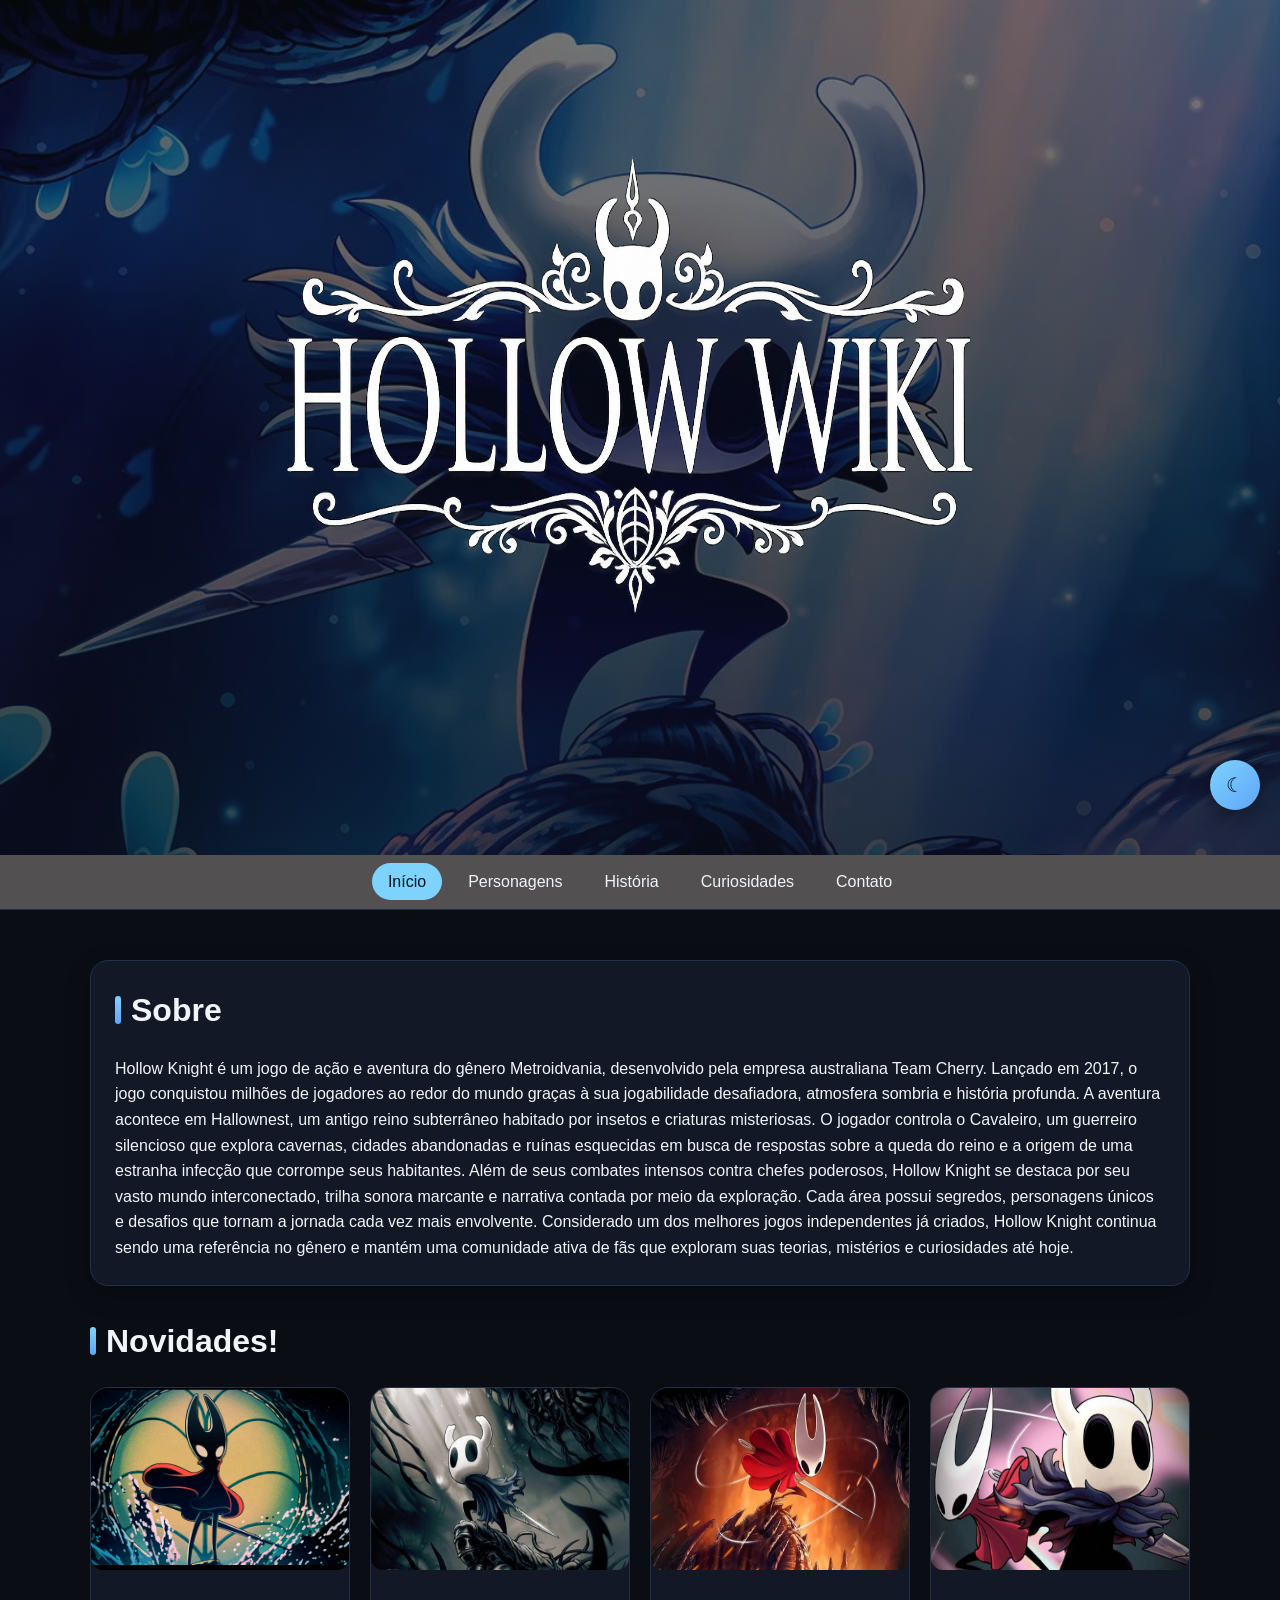
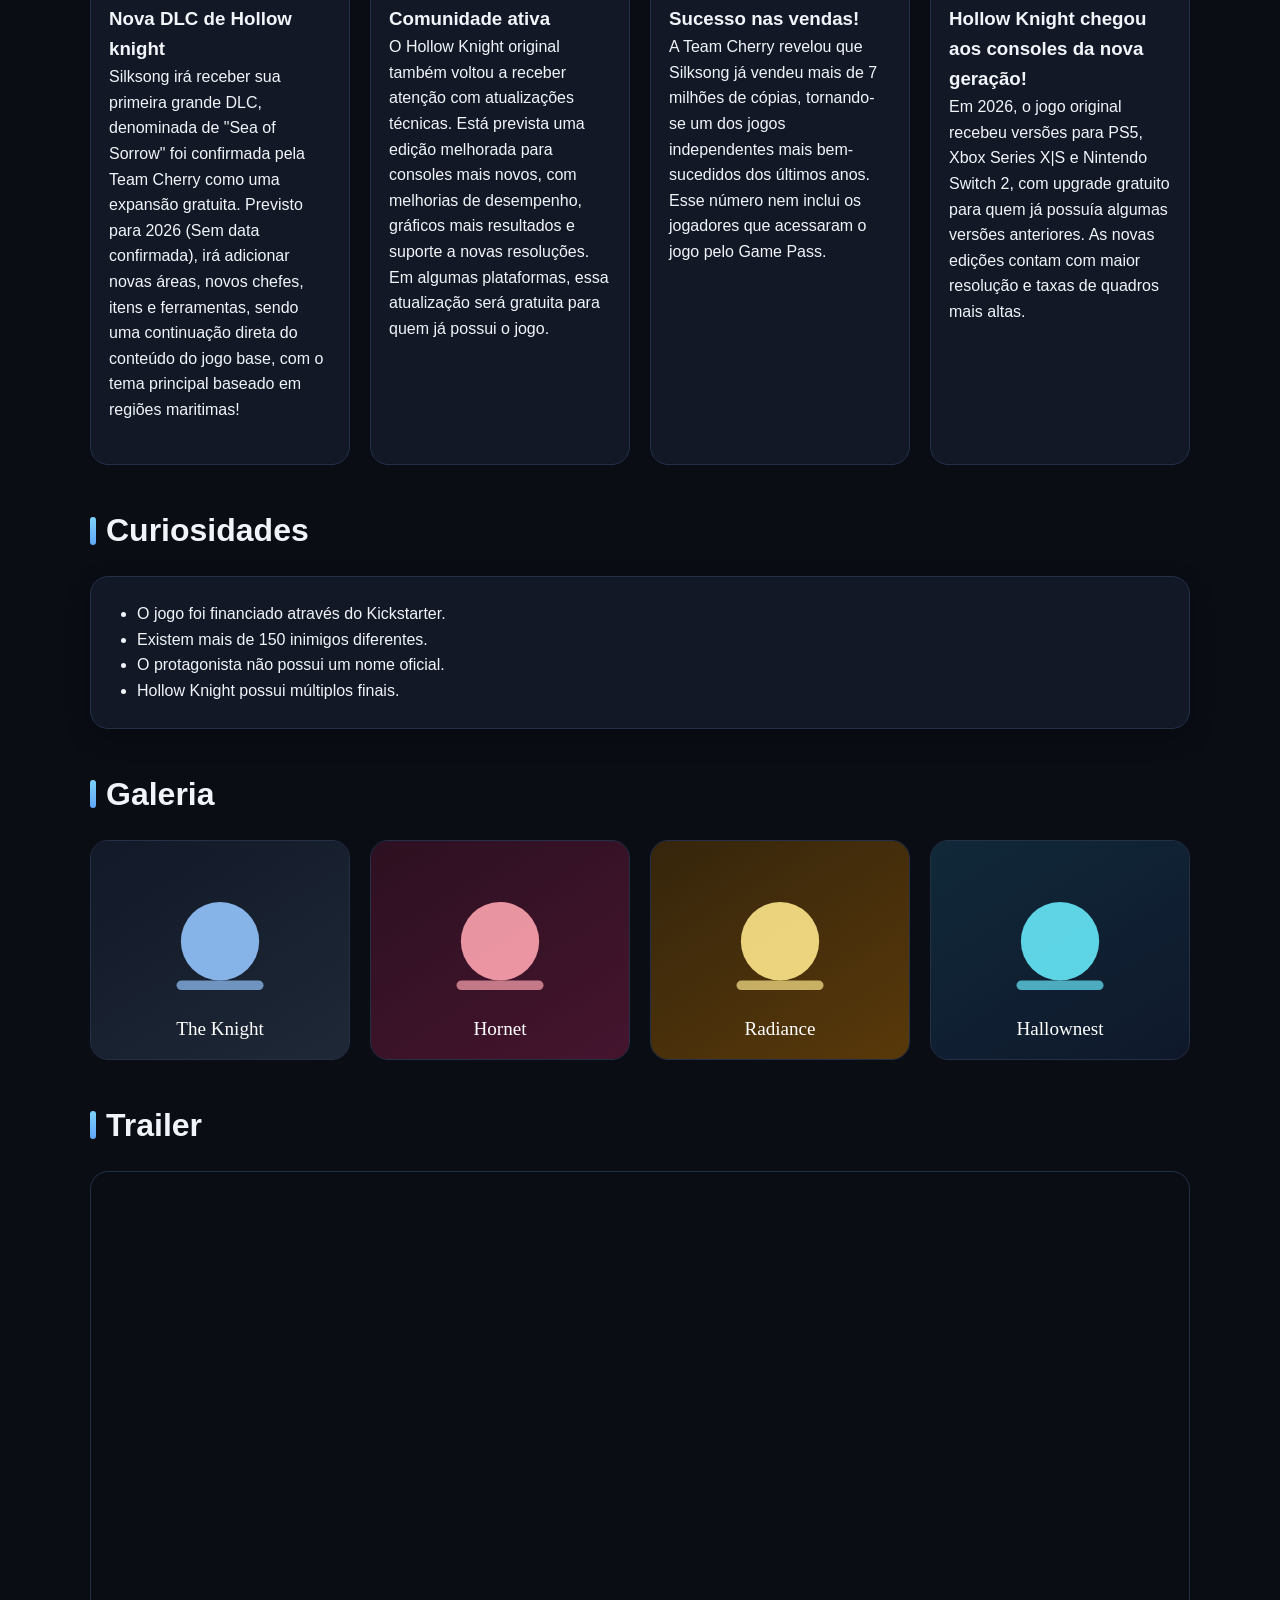
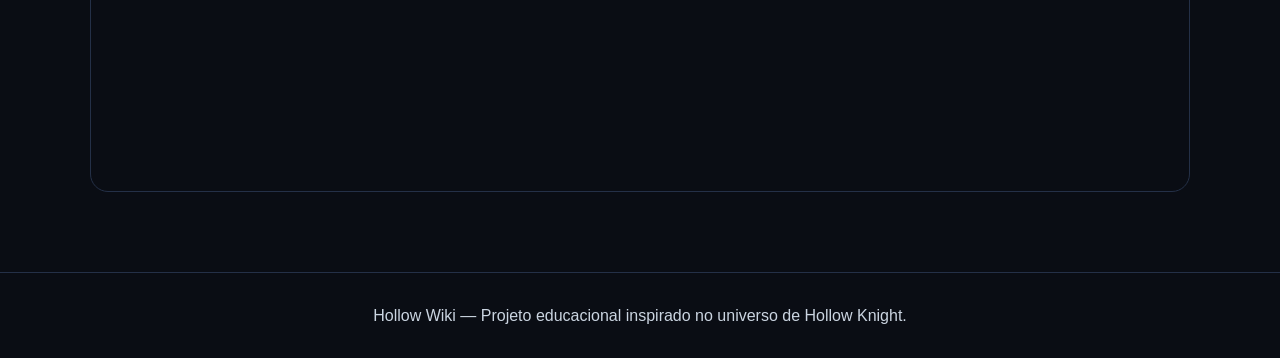
==== index.html @ 7f086dd4 "Wiki day1" ====
<!DOCTYPE html>
<html lang="pt-br">
<head>
    <meta charset="UTF-8">
    <meta name="viewport" content="width=device-width, initial-scale=1.0">
    <title>Hollow Wiki</title>
    <link rel="stylesheet" href="css/style.css">
</head>
<body>
<header class="hero">
    <div class="hero-content">
        <img src="/img/hollowbanner.png" alt="">
    </div>
</header>


<nav>
    <ul>
        <li><a href="index.html" class="active">Início</a></li>
        <li><a href="personagens.html" class="">Personagens</a></li>
        <li><a href="historia.html" class="">História</a></li>
        <li><a href="curiosidades.html" class="">Curiosidades</a></li>
        <li><a href="contato.html" class="">Contato</a></li>
    </ul>
</nav>


<main class="container">
    <section class="card">
        <h2 class="section-title">Sobre</h2>
        <p>
        
            Hollow Knight é um jogo de ação e aventura do gênero Metroidvania, desenvolvido pela empresa australiana Team Cherry. Lançado em 2017, o jogo conquistou milhões de jogadores ao redor do mundo graças à sua jogabilidade desafiadora, atmosfera sombria e história profunda.

            A aventura acontece em Hallownest, um antigo reino subterrâneo habitado por insetos e criaturas misteriosas. O jogador controla o Cavaleiro, um guerreiro silencioso que explora cavernas, cidades abandonadas e ruínas esquecidas em busca de respostas sobre a queda do reino e a origem de uma estranha infecção que corrompe seus habitantes.

            Além de seus combates intensos contra chefes poderosos, Hollow Knight se destaca por seu vasto mundo interconectado, trilha sonora marcante e narrativa contada por meio da exploração. Cada área possui segredos, personagens únicos e desafios que tornam a jornada cada vez mais envolvente.

            Considerado um dos melhores jogos independentes já criados, Hollow Knight continua sendo uma referência no gênero e mantém uma comunidade ativa de fãs que exploram suas teorias, mistérios e curiosidades até hoje.

        </p>
    </section>

    <section style="margin-top:30px;">
        <h2 class="section-title">Novidades!</h2>
        <div class="news-grid">
            <article class="news-card">
                <img src="img/card1.png" alt="DLC Sea of Sorrow">
                <div class="content">
                    <h3>Nova DLC de Hollow knight</h3>
                    <p>Silksong irá receber sua primeira grande DLC, denominada de "Sea of Sorrow" foi confirmada pela Team Cherry como uma expansão gratuita. Previsto para 2026 (Sem data confirmada), irá adicionar novas áreas, novos chefes, itens e ferramentas, sendo uma continuação direta do conteúdo do jogo base, com o tema principal baseado em regiões maritimas! </p>
                </div>
            </article>
            <article class="news-card">
                <img src="/img/card2.jpeg" alt="Atualização do Hollow Knight">
                <div class="content">
                    <h3>Comunidade ativa</h3>
                    <p>O Hollow Knight original também voltou a receber atenção com atualizações técnicas. Está prevista uma edição melhorada para consoles mais novos, com melhorias de desempenho, gráficos mais resultados e suporte a novas resoluções. Em algumas plataformas, essa atualização será gratuita para quem já possui o jogo.</p>
                </div>
            </article>
            <article class="news-card">
                 <img src="/img/card3.jpeg" alt="sucesso nas vendas">
                <div class="content">
                    <h3>Sucesso nas vendas!</h3>
                    <p>A Team Cherry revelou que Silksong já vendeu mais de 7 milhões de cópias, tornando-se um dos jogos independentes mais bem-sucedidos dos últimos anos. Esse número nem inclui os jogadores que acessaram o jogo pelo Game Pass.</p>
                </div>
            </article>
            
             <article class="news-card">
                <img src="/img/card4.jpeg" alt="Hollow Knight nos consoles da nova geração">
                <div class="content">
                    <h3>Hollow Knight chegou aos consoles da nova geração!</h3>
                    <p>Em 2026, o jogo original recebeu versões para PS5, Xbox Series X|S e Nintendo Switch 2, com upgrade gratuito para quem já possuía algumas versões anteriores. As novas edições contam com maior resolução e taxas de quadros mais altas.</p>
                </div>
            </article>
        </div>
    </section>

    <section style="margin-top:40px;">
        <h2 class="section-title">Curiosidades</h2>
        <div class="card">
            <ul class="custom">
                <li>O jogo foi financiado através do Kickstarter.</li>
                <li>Existem mais de 150 inimigos diferentes.</li>
                <li>O protagonista não possui um nome oficial.</li>
                <li>Hollow Knight possui múltiplos finais.</li>
            </ul>
        </div>
    </section>

    <section style="margin-top:40px;">
        <h2 class="section-title">Galeria</h2>
        <div class="gallery">
            <img src="img/knight.svg" alt="Knight">
            <img src="img/hornet.svg" alt="Hornet">
            <img src="img/radiance.svg" alt="Radiance">
            <img src="img/hallownest.svg" alt="Hallownest">
        </div>
    </section>

    <section style="margin-top:40px;">
        <h2 class="section-title">Trailer</h2>
        <div class="video-wrap">
            <iframe src="https://www.youtube.com/embed/UAO2urG23S4" title="Hollow Knight Trailer" frameborder="0" allowfullscreen></iframe>
        </div>
    </section>
</main>


<footer>
    <p>Hollow Wiki — Projeto educacional inspirado no universo de Hollow Knight.</p>
</footer>

<button id="themeBtn" title="Alternar tema">☾</button>
<button id="topBtn" title="Voltar ao topo">↑</button>
<script src="js/script.js"></script>

</body>
</html>
---- css/style.css ----
:root{
    --bg:#0a0d14;
    --card:#121826;
    --card2:#1b2335;
    --text:#f1f5f9;
    --muted:#cbd5e1;
    --accent:#7dd3fc;
    --accent2:#60a5fa;
    --border:#243047;
}

body.light{
    --bg:#ffffff;
    --card:#bdbdbd;
    --card2:#bdbdbd;
    --text:#000000;
    --muted:#676767bc;
    --accent:#2563eb;
    --accent2:#1d4ed8;
    --border:#000000;
}

*{margin:0;padding:0;box-sizing:border-box}
html{scroll-behavior:smooth}
body{
    font-family:Segoe UI,Arial,sans-serif;
    background:var(--bg);
    color:var(--text);
    line-height:1.6;
}

header.hero{
    height:95vh;
    background:linear-gradient(rgba(10,13,20,.55),rgba(10,13,20,.75)),url('/img/HK_header.webp') center/cover;
    display:flex;
    align-items:center;
    justify-content:center;
    text-align:center;
}

.hero-content img{
    display: flex;
    margin-top: 100px;
    height: 780px;
    width: 860px;
}

.hero-content h1{
    font-size:4rem;
    letter-spacing:2px;
    text-shadow:0 0 15px rgba(125,211,252,.5);
    animation:fadeDown 1s ease;
}

.hero-content p{
    color:var(--muted);
    margin-top:10px;
}

nav{
    position:sticky;
    top:0;
    z-index:1000;
    background:rgba(87, 85, 85, 0.95);
    backdrop-filter:blur(8px);
    border-bottom:1px solid var(--border);
}

nav ul{
    list-style:none;
    display:flex;
    justify-content:center;
    flex-wrap:wrap;
    gap:10px;
    padding:14px;
}

nav a{
    color:var(--text);
    text-decoration:none;
    padding:10px 16px;
    border-radius:999px;
    transition:.3s;
}

nav a:hover, nav a.active{
    background:var(--accent);
    color:#0a0d14;
    transform:translateY(-2px);
}

.container{
    width:min(1100px,92%);
    margin:auto;
    padding:50px 0;
}

.section-title{
    font-size:2rem;
    margin-bottom:20px;
    display:flex;
    align-items:center;
    gap:10px;
}

.section-title::before{
    content:"";
    width:6px;
    height:28px;
    border-radius:3px;
    background:linear-gradient(var(--accent),var(--accent2));
}

.card{
    background:var(--card);
    border:1px solid var(--border);
    border-radius:18px;
    padding:24px;
    box-shadow:0 8px 24px rgba(0,0,0,.25);
}

.news-grid, .gallery, .characters{
    display:grid;
    gap:20px;
}

.news-grid{grid-template-columns:repeat(auto-fit,minmax(250px,1fr));}
.gallery{grid-template-columns:repeat(auto-fit,minmax(220px,1fr));}
.characters{grid-template-columns:repeat(auto-fit,minmax(280px,1fr));}

.news-card, .gallery img, .character-card{
    background:var(--card);
    border:1px solid var(--border);
    border-radius:18px;
    overflow:hidden;
    transition:.35s;
}

.news-card:hover, .gallery img:hover, .character-card:hover{
    transform:translateY(-8px) scale(1.01);
    box-shadow:0 14px 30px rgba(96,165,250,.25);
}

.news-card .content, .character-card .content{
    padding:18px;
}

.news-card img{
    display:block;
    align-items:center;
    width: 100%;
    height: 27%;
    align-content: center;
    margin:0 auto 16px;
    border-radius:12px;
    
    
}

.gallery img{
    width:100%;
    height:220px;
    object-fit:cover;
}

.character-card img{
    width:100%;
    height:260px;
    object-fit:cover;
}

.timeline{
    display:grid;
    gap:16px;
}

.timeline .event{
    background:var(--card2);
    border-left:4px solid var(--accent);
    padding:16px 18px;
    border-radius:12px;
}

table{
    width:100%;
    border-collapse:collapse;
    overflow:hidden;
    border-radius:14px;
}

th,td{
    padding:14px;
    border-bottom:1px solid var(--border);
    text-align:left;
}

th{
    background:var(--card2);
}

ul.custom{
    padding-left:22px;
}

.video-wrap{
    position:relative;
    padding-top:56.25%;
    border-radius:18px;
    overflow:hidden;
    border:1px solid var(--border);
}

.video-wrap iframe{
    position:absolute;
    inset:0;
    width:100%;
    height:100%;
}

.contact-form{
    display:grid;
    gap:14px;
}

input, textarea{
    width:100%;
    padding:14px;
    border-radius:12px;
    border:1px solid var(--border);
    background:var(--card2);
    color:var(--text);
}

button{
    border:none;
    cursor:pointer;
}

.primary-btn{
    background:linear-gradient(135deg,var(--accent),var(--accent2));
    color:#08111d;
    padding:14px 18px;
    border-radius:12px;
    font-weight:700;
    transition:.3s;
}

.primary-btn:hover{
    transform:translateY(-2px);
    filter:brightness(1.05);
}

#themeBtn, #topBtn{
    position:fixed;
    right:20px;
    width:50px;
    height:50px;
    border-radius:50%;
    background:linear-gradient(135deg,var(--accent),var(--accent2));
    color:#08111d;
    font-size:20px;
    box-shadow:0 8px 20px rgba(0,0,0,.35);
}

#themeBtn{bottom:90px;}
#topBtn{bottom:20px;display:none;}

footer{
    text-align:center;
    padding:30px 20px;
    color:var(--muted);
    border-top:1px solid var(--border);
    margin-top:30px;
}

@keyframes fadeDown{
    from{opacity:0;transform:translateY(-20px)}
    to{opacity:1;transform:translateY(0)}
}

@media(max-width:700px){
    .hero-content h1{font-size:2.6rem}
}
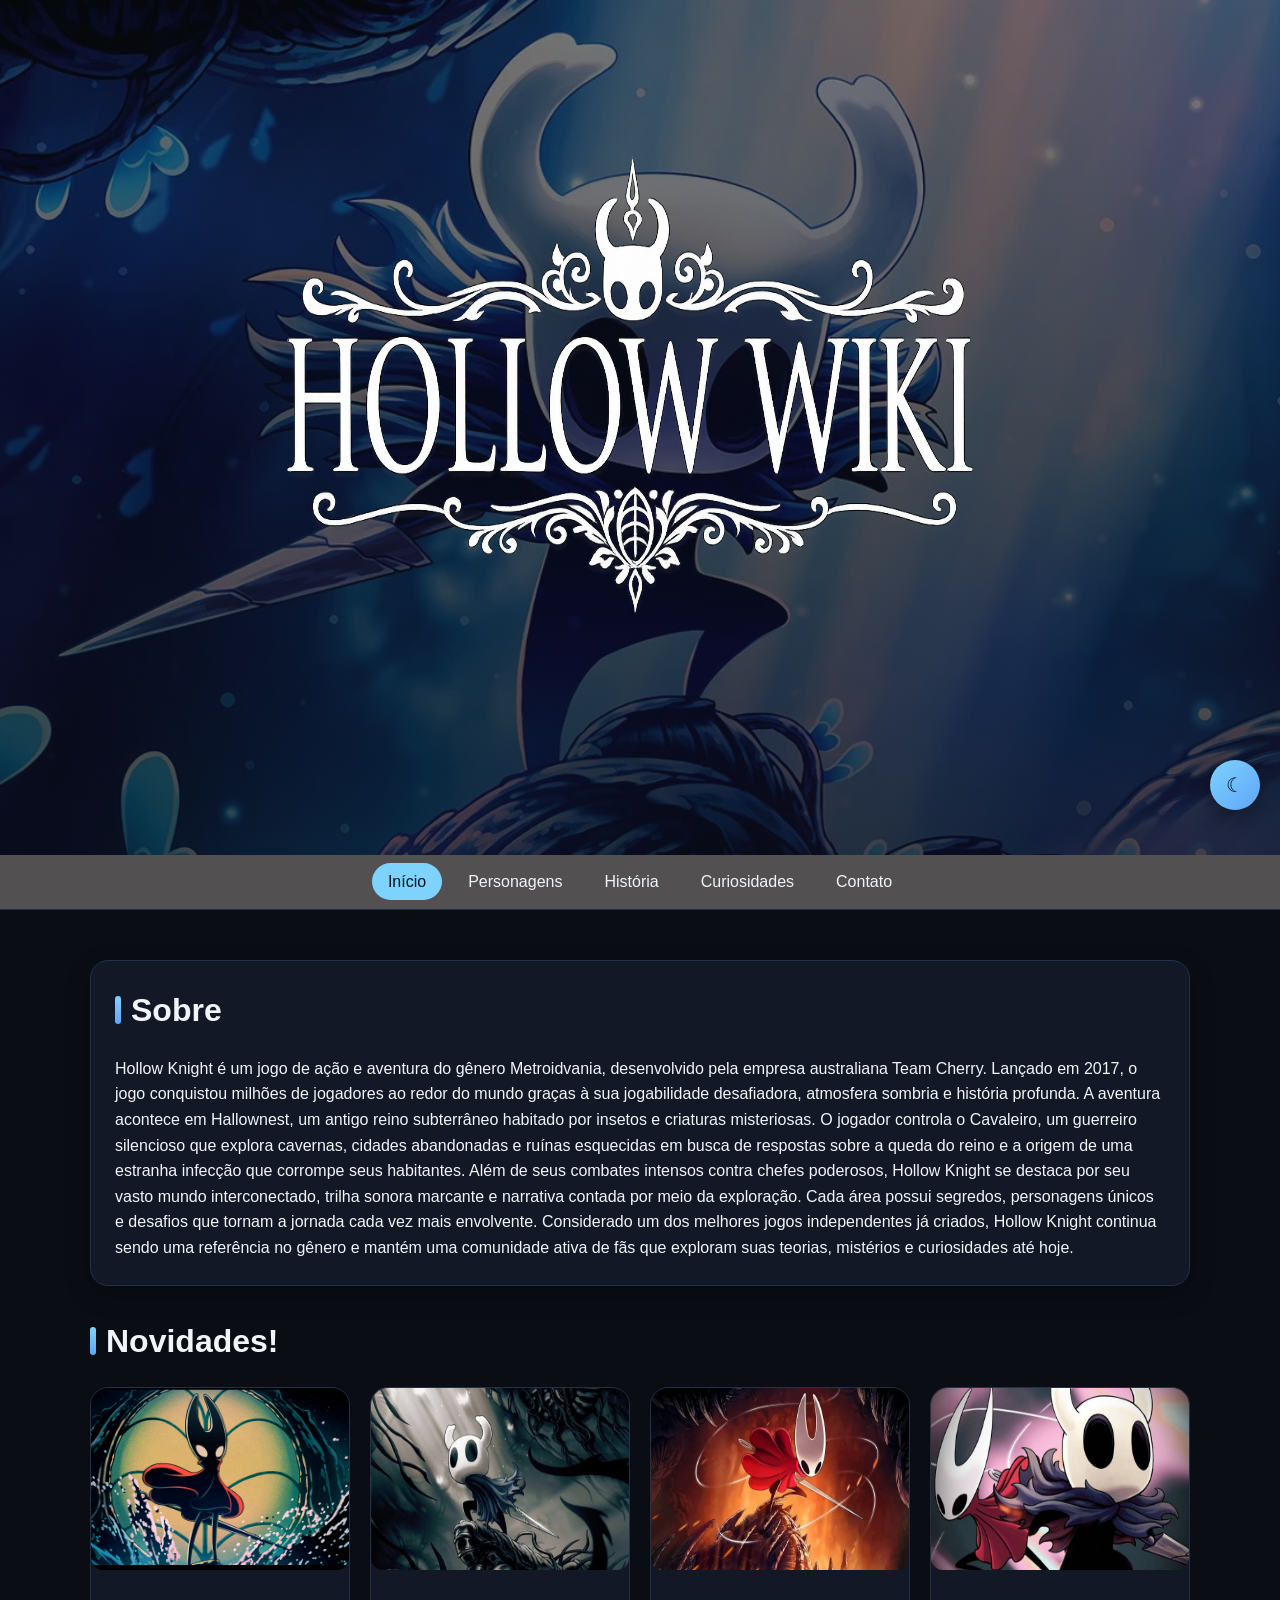
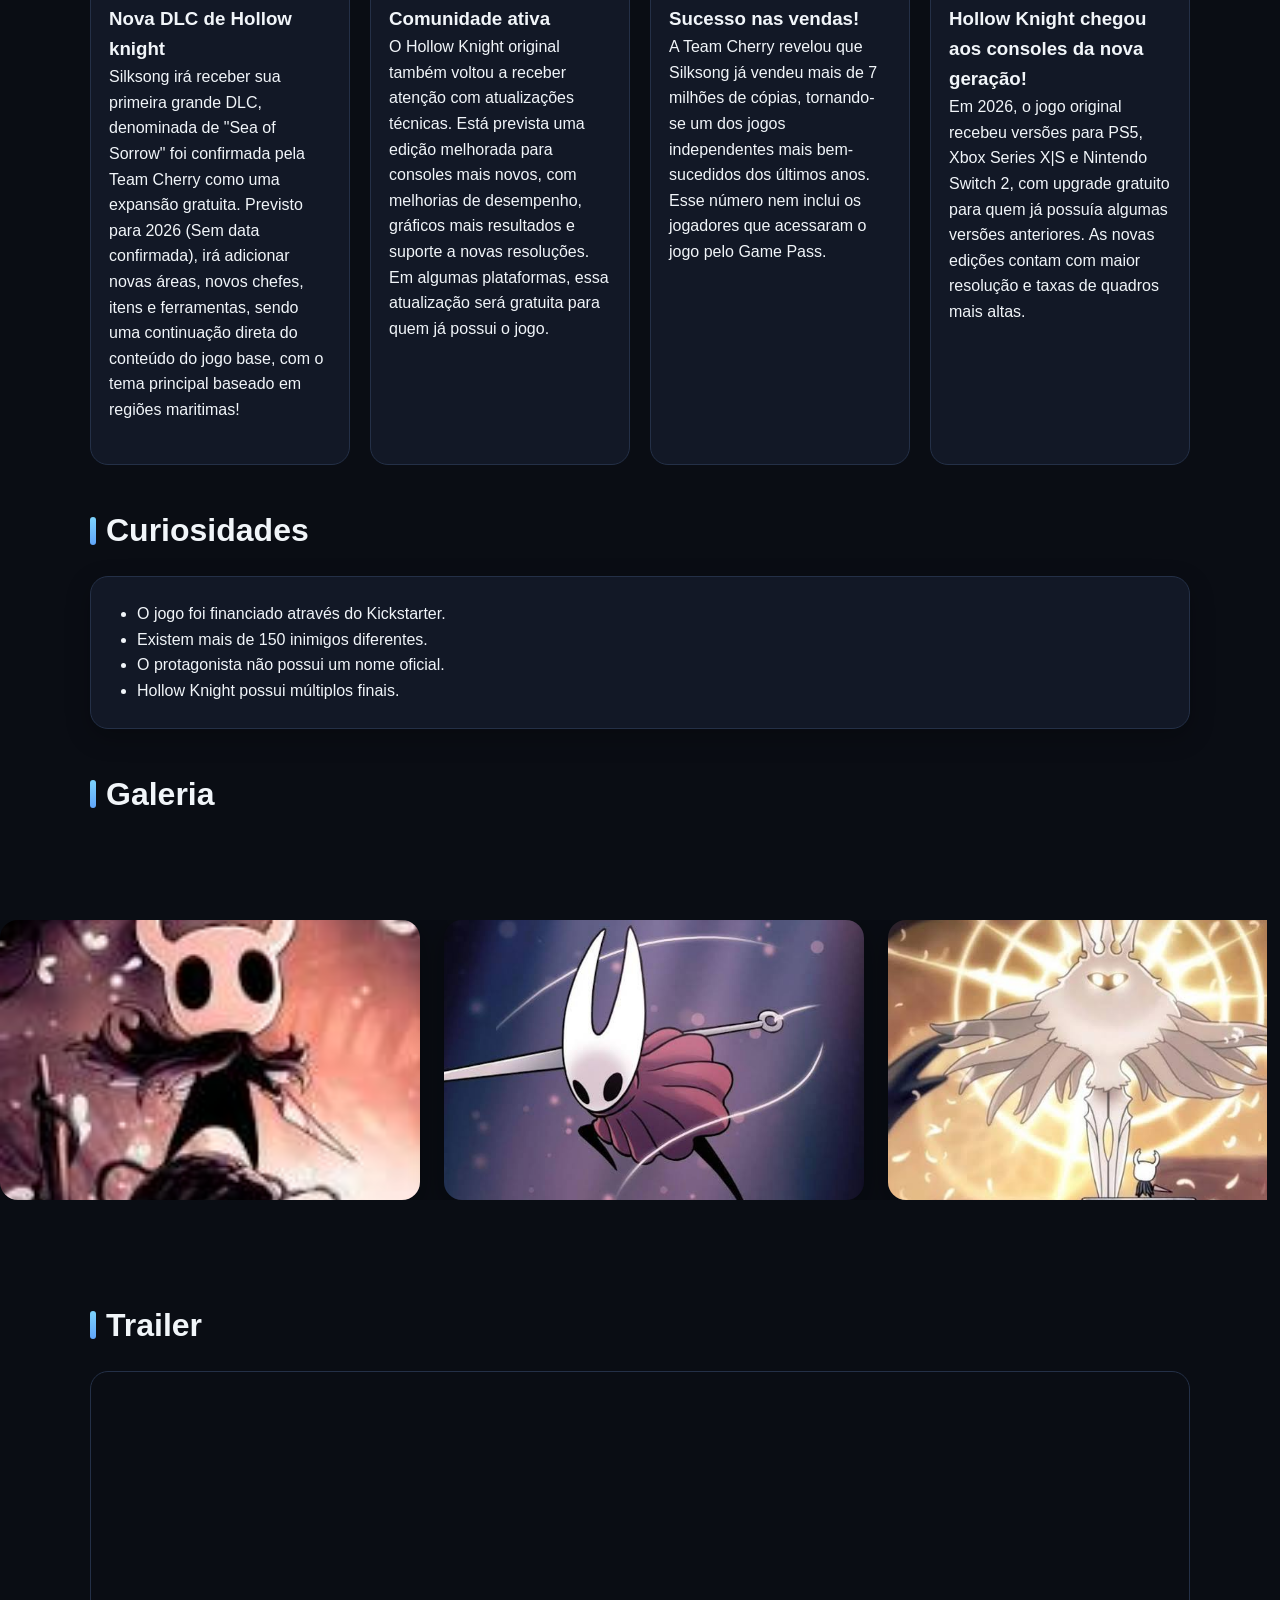
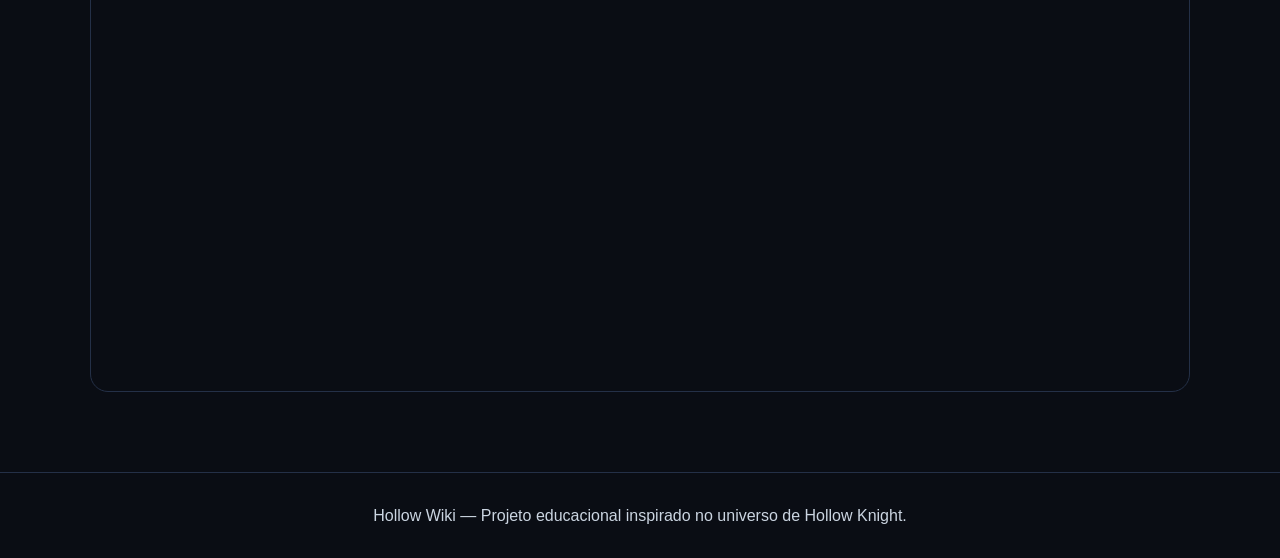
==== commit d4462c08: "wiki" ====
--- a/index.html
+++ b/index.html
@@ -5,7 +5,7 @@
     <meta charset="UTF-8">
     <meta name="viewport" content="width=device-width, initial-scale=1.0">
     <title>Hollow Wiki</title>
-    <link rel="stylesheet" href="css/style.css">
+    <link rel="stylesheet" href="style.css">
 </head>
 <body>
 <header class="hero">
@@ -91,11 +91,23 @@
 
     <section style="margin-top:40px;">
         <h2 class="section-title">Galeria</h2>
-        <div class="gallery">
-            <img src="img/knight.svg" alt="Knight">
-            <img src="img/hornet.svg" alt="Hornet">
-            <img src="img/radiance.svg" alt="Radiance">
-            <img src="img/hallownest.svg" alt="Hallownest">
+        <!-- ALTERAÇÃO: estrutura de carrossel com imagens -->
+        <div class="Carrossel">
+            <div class="track">
+                <div class="slide"><img src="img/the knigth.jpeg" alt="Knight"></div>
+                <div class="slide"><img src="img/hornet.jpeg" alt="Hornet"></div>
+                <div class="slide"><img src="img/radiance.jpeg" alt="Radiance"></div>
+                <div class="slide"><img src="img/Grimm.jpeg" alt="Grimm"></div>
+                <div class="slide"><img src="img/hollownest.webp" alt="Hallownest"></div>
+                <div class="slide"><img src="img/card1.png" alt="DLC Sea of Sorrow"></div>
+                <!-- duplicação para loop contínuo -->
+                <div class="slide" aria-hidden="true"><img src="img/the knigth.jpeg" alt="Knight"></div>
+                <div class="slide" aria-hidden="true"><img src="img/hornet.jpeg" alt="Hornet"></div>
+                <div class="slide" aria-hidden="true"><img src="img/radiance.jpeg" alt="Radiance"></div>
+                <div class="slide" aria-hidden="true"><img src="img/Grimm.jpeg" alt="Grimm"></div>
+                <div class="slide" aria-hidden="true"><img src="img/hollownest.webp" alt="Hallownest"></div>
+                <div class="slide" aria-hidden="true"><img src="img/card1.png" alt="DLC Sea of Sorrow"></div>
+            </div>
         </div>
     </section>
 
@@ -114,7 +126,7 @@
 
 <button id="themeBtn" title="Alternar tema">☾</button>
 <button id="topBtn" title="Voltar ao topo">↑</button>
-<script src="js/script.js"></script>
+<script src="script.js"></script>
 
 </body>
 </html>
--- a/style.css
+++ b/style.css
@@ -0,0 +1,443 @@
+
+:root{
+    --bg:#0a0d14;
+    --card:#121826;
+    --card2:#1b2335;
+    --text:#f1f5f9;
+    --muted:#cbd5e1;
+    --accent:#7dd3fc;
+    --accent2:#60a5fa;
+    --border:#243047;
+}
+
+body.light{
+    --bg:#ffffff;
+    --card:#bdbdbd;
+    --card2:#bdbdbd;
+    --text:#000000;
+    --muted:#676767bc;
+    --accent:#2563eb;
+    --accent2:#1d4ed8;
+    --border:#000000;
+}
+
+*{margin:0;padding:0;box-sizing:border-box}
+html{scroll-behavior:smooth}
+body{
+    font-family:Segoe UI,Arial,sans-serif;
+    background:var(--bg);
+    color:var(--text);
+    line-height:1.6;
+}
+
+header.hero{
+    height:95vh;
+    background:linear-gradient(rgba(10,13,20,.55),rgba(10,13,20,.75)),url('/img/HK_header.webp') center/cover;
+    display:flex;
+    align-items:center;
+    justify-content:center;
+    text-align:center;
+}
+
+.hero-content img{
+    display: flex;
+    margin-top: 100px;
+    height: 780px;
+    width: 860px;
+}
+
+.hero-content h1{
+    font-size:4rem;
+    letter-spacing:2px;
+    text-shadow:0 0 15px rgba(125,211,252,.5);
+    animation:fadeDown 1s ease;
+}
+
+.hero-content p{
+    color:var(--muted);
+    margin-top:10px;
+}
+
+nav{
+    position:sticky;
+    top:0;
+    z-index:1000;
+    background:rgba(87, 85, 85, 0.95);
+    backdrop-filter:blur(8px);
+    border-bottom:1px solid var(--border);
+}
+
+nav ul{
+    list-style:none;
+    display:flex;
+    justify-content:center;
+    flex-wrap:wrap;
+    gap:10px;
+    padding:14px;
+}
+
+nav a{
+    color:var(--text);
+    text-decoration:none;
+    padding:10px 16px;
+    border-radius:999px;
+    transition:.3s;
+}
+
+nav a:hover, nav a.active{
+    background:var(--accent);
+    color:#0a0d14;
+    transform:translateY(-2px);
+}
+
+.container{
+    width:min(1100px,92%);
+    margin:auto;
+    padding:50px 0;
+}
+
+.section-title{
+    font-size:2rem;
+    margin-bottom:20px;
+    display:flex;
+    align-items:center;
+    gap:10px;
+}
+
+.section-title::before{
+    content:"";
+    width:6px;
+    height:28px;
+    border-radius:3px;
+    background:linear-gradient(var(--accent),var(--accent2));
+}
+
+.card{
+    background:var(--card);
+    border:1px solid var(--border);
+    border-radius:18px;
+    padding:24px;
+    box-shadow:0 8px 24px rgba(0,0,0,.25);
+}
+
+.news-grid, .gallery, .characters{
+    display:grid;
+    gap:20px;
+}
+
+.news-grid{grid-template-columns:repeat(auto-fit,minmax(250px,1fr));}
+.gallery{grid-template-columns:repeat(auto-fit,minmax(220px,1fr));}
+.characters{grid-template-columns:repeat(auto-fit,minmax(280px,1fr));}
+
+.news-card, .gallery img, .character-card{
+    background:var(--card);
+    border:1px solid var(--border);
+    border-radius:18px;
+    overflow:hidden;
+    transition:.35s;
+}
+
+.news-card:hover, .gallery img:hover, .character-card:hover{
+    transform:translateY(-8px) scale(1.01);
+    box-shadow:0 14px 30px rgba(96,165,250,.25);
+}
+
+.news-card .content, .character-card .content{
+    padding:18px;
+}
+
+.news-card img{
+    display:block;
+    align-items:center;
+    width: 100%;
+    height: 27%;
+    align-content: center;
+    margin:0 auto 16px;
+    border-radius:12px;
+    
+    
+}
+/*=======Carrossel========*/
+
+.Carrossel {
+    margin: 100px calc(50% - 50vw);
+    width: 99vw;
+    overflow: hidden;
+    position: relative;
+    background: transparent;
+}
+
+.Carrossel::-webkit-scrollbar {
+    display: none;
+}
+
+.track {
+    display: flex;
+    width: max-content;
+    animation: carousel-loop 18s linear infinite;
+}
+
+.slide {
+    flex: 0 0 420px;
+    min-width: 420px;
+    margin-right: 1.5rem;
+    border-radius: 18px;
+    overflow: hidden;
+    background: #0a0d14;
+    box-shadow: 0 10px 32px rgba(0,0,0,0.35);
+}
+
+.slide img {
+    width: 100%;
+    height: 280px;
+    object-fit: cover;
+    display: block;
+}
+
+@keyframes carousel-loop {
+    from {transform: translateX(0);}
+    to {transform: translateX(-50%);}
+}
+/*==================*/
+
+.character-card img{
+    width:100%;
+    height:260px;
+    object-fit:cover;
+}
+
+.character-card2 img{
+    width:100%;
+    height:100%;
+    object-fit:cover;
+}
+
+.timeline{
+    display:grid;
+    gap:16px;
+}
+
+.timeline .event{
+    background:var(--card2);
+    border-left:4px solid var(--accent);
+    padding:16px 18px;
+    border-radius:12px;
+}
+
+table{
+    width:100%;
+    border-collapse:collapse;
+    overflow:hidden;
+    border-radius:14px;
+}
+
+th,td{
+    padding:14px;
+    border-bottom:1px solid var(--border);
+    text-align:left;
+}
+
+th{
+    background:var(--card2);
+}
+
+ul.custom{
+    padding-left:22px;
+}
+
+.video-wrap{
+    position:relative;
+    padding-top:56.25%;
+    border-radius:18px;
+    overflow:hidden;
+    border:1px solid var(--border);
+}
+
+.video-wrap iframe{
+    position:absolute;
+    inset:0;
+    width:100%;
+    height:100%;
+}
+
+.contact-form{
+    display:grid;
+    gap:14px;
+}
+
+input, textarea{
+    width:100%;
+    padding:14px;
+    border-radius:12px;
+    border:1px solid var(--border);
+    background:var(--card2);
+    color:var(--text);
+}
+
+button{
+    border:none;
+    cursor:pointer;
+}
+
+.primary-btn{
+    background:linear-gradient(135deg,var(--accent),var(--accent2));
+    color:#08111d;
+    padding:14px 18px;
+    border-radius:12px;
+    font-weight:700;
+    transition:.3s;
+}
+
+.primary-btn:hover{
+    transform:translateY(-2px);
+    filter:brightness(1.05);
+}
+
+#themeBtn, #topBtn{
+    position:fixed;
+    right:20px;
+    width:50px;
+    height:50px;
+    border-radius:50%;
+    background:linear-gradient(135deg,var(--accent),var(--accent2));
+    color:#08111d;
+    font-size:20px;
+    box-shadow:0 8px 20px rgba(0,0,0,.35);
+}
+
+#themeBtn{bottom:90px;}
+#topBtn{bottom:20px;display:none;}
+
+footer{
+    text-align:center;
+    padding:30px 20px;
+    color:var(--muted);
+    border-top:1px solid var(--border);
+    margin-top:30px;
+}
+
+@keyframes fadeDown{
+    from{opacity:0;transform:translateY(-20px)}
+    to{opacity:1;transform:translateY(0)}
+}
+
+/* ADIÇÃO: Estilos para Accordion com design aprimorado */
+.accordion-item {
+    margin: 14px 0;
+    border: 2px solid var(--border);
+    border-radius: 14px;
+    overflow: hidden;
+    transition: all .3s ease;
+}
+
+.accordion-item:hover {
+    border-color: var(--accent);
+    box-shadow: 0 6px 20px rgba(125, 211, 252, 0.15);
+}
+
+.accordion-header {
+    width: 100%;
+    padding: 18px 24px;
+    background: linear-gradient(135deg, var(--card2), var(--card));
+    border: none;
+    color: var(--text);
+    text-align: left;
+    font-size: 1.15rem;
+    font-weight: 700;
+    cursor: pointer;
+    display: flex;
+    align-items: center;
+    gap: 12px;
+    transition: all .3s ease;
+    position: relative;
+}
+
+.accordion-header::before {
+    content: "";
+    position: absolute;
+    left: 0;
+    top: 0;
+    bottom: 0;
+    width: 4px;
+    background: linear-gradient(to bottom, var(--accent), var(--accent2));
+    transition: width .3s ease;
+}
+
+.accordion-header:hover {
+    background: linear-gradient(135deg, var(--card), var(--card2));
+    transform: translateX(4px);
+    color: var(--accent);
+}
+
+.accordion-icon {
+    display: inline-flex;
+    align-items: center;
+    justify-content: center;
+    width: 24px;
+    height: 24px;
+    background: rgba(125, 211, 252, 0.2);
+    border-radius: 6px;
+    transition: all .3s cubic-bezier(0.34, 1.56, 0.64, 1);
+    font-size: 0.9rem;
+    color: var(--accent);
+}
+
+.accordion-header:hover .accordion-icon {
+    background: rgba(125, 211, 252, 0.3);
+    transform: scale(1.1);
+}
+
+.accordion-content {
+    padding: 24px;
+    background: var(--card);
+    animation: slideDown .3s ease;
+    border-top: 1px solid var(--border);
+}
+
+@keyframes slideDown {
+    from {
+        opacity: 0;
+        transform: translateY(-12px);
+        max-height: 0;
+    }
+    to {
+        opacity: 1;
+        transform: translateY(0);
+        max-height: 2000px;
+    }
+}
+
+/* ADIÇÃO: Estilos para Seções de Área */
+.area-section {
+    margin-bottom: 28px;
+}
+
+.area-section:last-child {
+    margin-bottom: 0;
+}
+
+.area-subtitle {
+    font-size: 1.1rem;
+    font-weight: 700;
+    margin-bottom: 16px;
+    color: var(--accent);
+    display: flex;
+    align-items: center;
+    gap: 10px;
+    text-transform: uppercase;
+    letter-spacing: 0.5px;
+}
+
+.area-subtitle::before {
+    content: "";
+    width: 5px;
+    height: 22px;
+    background: linear-gradient(to bottom, var(--accent), var(--accent2));
+    border-radius: 2px;
+}
+
+@media(max-width:700px){
+    .hero-content h1{font-size:2.6rem}
+    .accordion-header{font-size:1rem; padding: 14px 18px;}
+    .accordion-icon { width: 20px; height: 20px; }
+}
